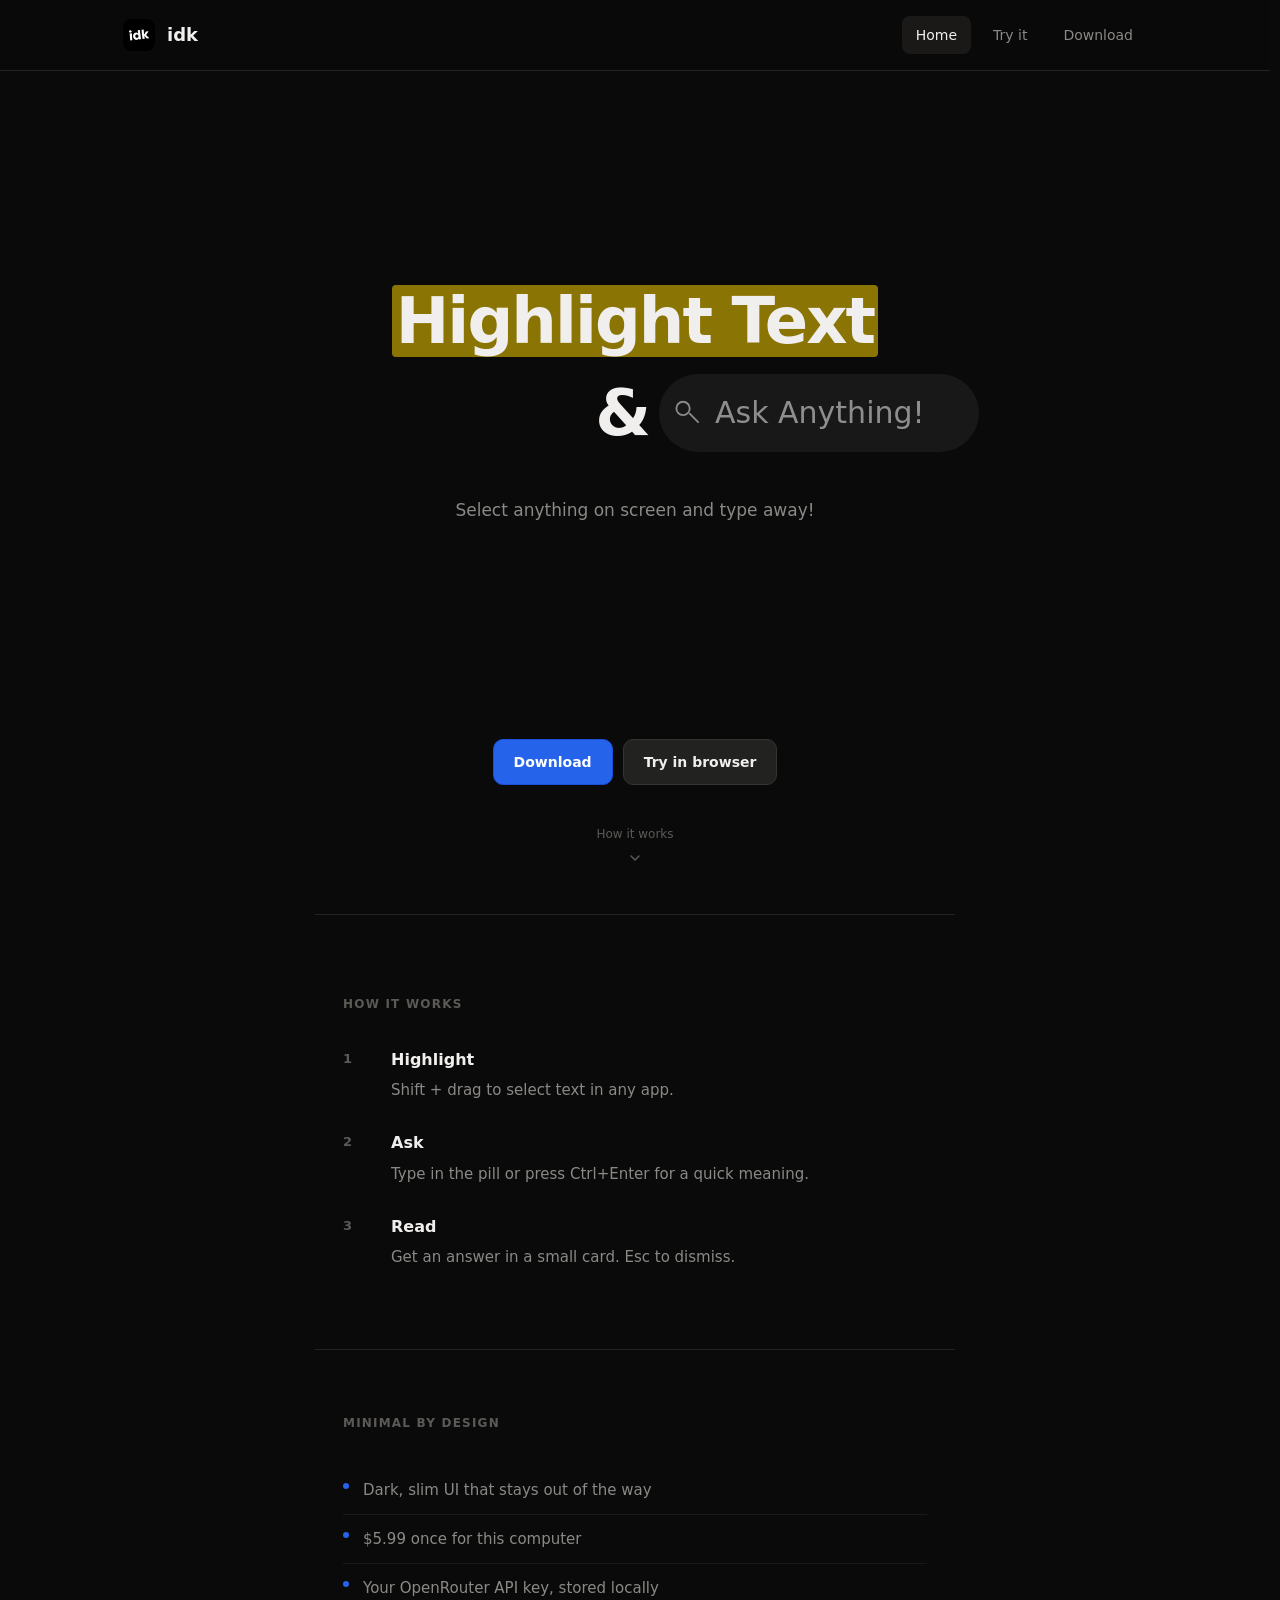
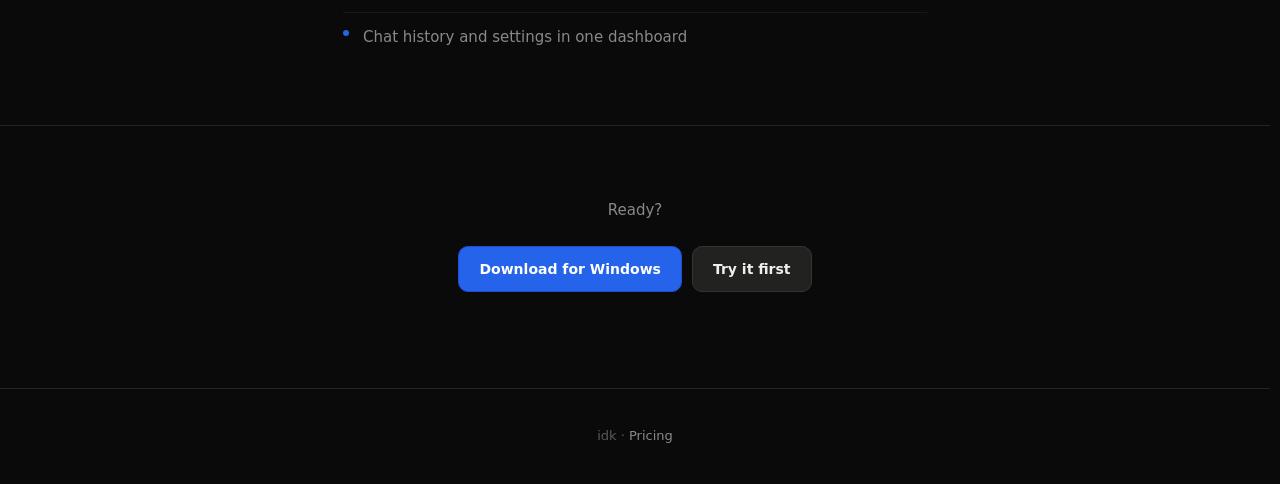
==== website/index.html @ 734bfb92 "Ship idk 0.1.0 with a one-time license for this computer. The Windows installer is the download, and" ====
<!DOCTYPE html>
<html lang="en">
<head>
  <meta charset="UTF-8" />
  <meta name="viewport" content="width=device-width, initial-scale=1.0" />
  <title>idk — Highlight Text & Ask</title>
  <meta name="description" content="Highlight text anywhere on Windows, ask a question, and get an answer in place. Minimal selection assistant." />
  <link rel="stylesheet" href="css/styles.css" />
</head>
<body class="page-landing">
  <header class="site-header">
    <div class="site-header__inner">
      <a class="brand" href="index.html">
        <img src="assets/idk.png" width="28" height="28" alt="" />
        idk
      </a>
      <nav class="nav" aria-label="Main">
        <a href="index.html" class="is-active">Home</a>
        <a href="search.html">Try it</a>
        <a href="download.html">Download</a>
      </nav>
    </div>
  </header>

  <main class="landing">
    <section id="top" class="landing-hero">
      <div class="landing-hero__core">
      <h1 class="landing-hero__title">
        <span class="landing-hero__title-line">
          <span class="highlight-text-anim"><span class="highlight-text-anim__word">Highlight Text</span></span>
        </span>
        <span class="hero-ask-row title-line-offset">
          <span class="hero-ask-amp" aria-hidden="true">&amp;</span>
          <span class="hero-ask-pill-wrap">
          <span class="hero-ask-pill" role="img" aria-label="Ask Anything!">
            <span class="hero-ask-pill__icon" aria-hidden="true">
              <svg width="28" height="28" viewBox="0 0 20 20" fill="none">
                <circle cx="5.75" cy="6.75" r="4.75" stroke="currentColor" stroke-width="1.35" fill="none" />
                <line x1="10.5" y1="10.5" x2="16.5" y2="16.5" stroke="currentColor" stroke-width="1.35" stroke-linecap="round" />
              </svg>
            </span>
            <span class="hero-ask-pill__text">Ask Anything!</span>
          </span>
          </span>
        </span>
      </h1>
      <p class="landing-hero__lead">
        Select anything on screen and type away!
      </p>
      </div>
      <div class="landing-hero__foot">
      <div class="landing-hero__actions">
        <a class="btn btn--primary" href="download.html">Download</a>
        <a class="btn btn--ghost" href="search.html">Try in browser</a>
      </div>
      <a class="landing-scroll" href="#how" aria-label="Scroll to how it works">
        <span>How it works</span>
        <svg width="16" height="16" viewBox="0 0 16 16" fill="none" aria-hidden="true">
          <path d="M4 6l4 4 4-4" stroke="currentColor" stroke-width="1.5" stroke-linecap="round" stroke-linejoin="round"/>
        </svg>
      </a>
      </div>
    </section>

    <section id="how" class="landing-section">
      <p class="landing-section__label">How it works</p>
      <div class="landing-steps">
        <article class="landing-step">
          <span class="landing-step__n">1</span>
          <div>
            <h3>Highlight</h3>
            <p>Shift + drag to select text in any app.</p>
          </div>
        </article>
        <article class="landing-step">
          <span class="landing-step__n">2</span>
          <div>
            <h3>Ask</h3>
            <p>Type in the pill or press Ctrl+Enter for a quick meaning.</p>
          </div>
        </article>
        <article class="landing-step">
          <span class="landing-step__n">3</span>
          <div>
            <h3>Read</h3>
            <p>Get an answer in a small card. Esc to dismiss.</p>
          </div>
        </article>
      </div>
    </section>

    <section id="details" class="landing-section landing-section--tight">
      <p class="landing-section__label">Minimal by design</p>
      <ul class="landing-list">
        <li>Dark, slim UI that stays out of the way</li>
        <li>$5.99 once for this computer</li>
        <li>Your OpenRouter API key, stored locally</li>
        <li>Chat history and settings in one dashboard</li>
      </ul>
    </section>

    <section class="landing-end">
      <p class="landing-end__title">Ready?</p>
      <div class="landing-hero__actions">
        <a class="btn btn--primary" href="download.html">Download for Windows</a>
        <a class="btn btn--ghost" href="search.html">Try it first</a>
      </div>
    </section>
  </main>

  <footer class="site-footer site-footer--minimal">
    <p>idk · <a href="pricing.html">Pricing</a></p>
  </footer>
</body>
</html>
---- website/css/styles.css ----
:root {
  --bg: #0a0a0a;
  --bg-elevated: #111110;
  --card: #141413;
  --border: #242422;
  --ink: #f0efed;
  --muted: #8b8985;
  --subtle: #5c5a57;
  --accent: #2563eb;
  --accent-dark: #1d4ed8;
  --max: 1080px;
  --font: "Segoe UI Variable Text", "Segoe UI", system-ui, -apple-system, sans-serif;
  --display: var(--font);
  --scrollbar-thumb: #3d3d3a;
  --scrollbar-thumb-hover: #52524f;
  --scrollbar-track: transparent;
}

*,
*::before,
*::after {
  box-sizing: border-box;
}

html {
  scroll-behavior: smooth;
  scrollbar-gutter: stable;
  scrollbar-width: thin;
  scrollbar-color: var(--scrollbar-thumb) var(--scrollbar-track);
}

*::-webkit-scrollbar {
  width: 8px;
  height: 8px;
}

*::-webkit-scrollbar-track {
  background: var(--scrollbar-track);
}

*::-webkit-scrollbar-thumb {
  background-color: var(--scrollbar-thumb);
  border-radius: 100px;
  border: 2px solid transparent;
  background-clip: padding-box;
}

*::-webkit-scrollbar-thumb:hover {
  background-color: var(--scrollbar-thumb-hover);
}

*::-webkit-scrollbar-corner {
  background: transparent;
}

body {
  margin: 0;
  min-height: 100vh;
  font-family: var(--font);
  font-size: 16px;
  line-height: 1.6;
  color: var(--ink);
  background: var(--bg);
  -webkit-font-smoothing: antialiased;
}

a {
  color: inherit;
  text-decoration: none;
}

img {
  max-width: 100%;
  height: auto;
}

.site-header {
  position: sticky;
  top: 0;
  z-index: 50;
  border-bottom: 1px solid var(--border);
  background: rgba(10, 10, 10, 0.92);
  backdrop-filter: blur(12px);
}

.site-header__inner {
  max-width: var(--max);
  margin: 0 auto;
  padding: 16px 28px;
  display: flex;
  align-items: center;
  justify-content: space-between;
  gap: 24px;
}

.brand {
  display: flex;
  align-items: center;
  gap: 12px;
  font-weight: 600;
  font-size: 18px;
}

.brand img {
  width: 32px;
  height: 32px;
  border-radius: 8px;
}

.nav {
  display: flex;
  align-items: center;
  gap: 8px;
  flex-wrap: wrap;
}

.nav a {
  padding: 8px 14px;
  font-size: 14px;
  color: var(--muted);
  border-radius: 8px;
}

.nav a:hover,
.nav a.is-active {
  color: var(--ink);
  background: #1a1918;
}

.nav a.is-active {
  color: var(--ink);
}

.btn {
  display: inline-flex;
  align-items: center;
  justify-content: center;
  gap: 8px;
  padding: 11px 20px;
  font-size: 14px;
  font-weight: 600;
  border-radius: 10px;
  border: 1px solid transparent;
  cursor: pointer;
  font-family: inherit;
}

.btn--primary {
  background: var(--accent);
  border-color: var(--accent-dark);
  color: #fff;
}

.btn--ghost {
  background: #222220;
  border-color: #353431;
  color: var(--ink);
}

.btn--large {
  padding: 14px 28px;
  font-size: 15px;
}

main {
  max-width: var(--max);
  margin: 0 auto;
  padding: 56px 28px 80px;
}

.hero {
  text-align: center;
  padding: 32px 0 56px;
}

.hero__eyebrow {
  font-size: 13px;
  font-weight: 600;
  letter-spacing: 0.06em;
  text-transform: uppercase;
  color: var(--subtle);
  margin: 0 0 16px;
}

.hero h1 {
  font-family: var(--display);
  font-size: clamp(2.2rem, 5vw, 3.4rem);
  font-weight: 400;
  line-height: 1.15;
  margin: 0 0 20px;
  letter-spacing: -0.02em;
}

.hero p {
  max-width: 560px;
  margin: 0 auto 32px;
  color: var(--muted);
  font-size: 17px;
  line-height: 1.7;
}

.hero__actions {
  display: flex;
  flex-wrap: wrap;
  gap: 12px;
  justify-content: center;
}

.section {
  margin-bottom: 64px;
}

.section h2 {
  font-family: var(--display);
  font-size: 1.75rem;
  font-weight: 400;
  margin: 0 0 12px;
}

.section > p.lead {
  color: var(--muted);
  max-width: 640px;
  margin: 0 0 28px;
}

.grid-3 {
  display: grid;
  grid-template-columns: repeat(auto-fit, minmax(240px, 1fr));
  gap: 16px;
}

.card {
  background: var(--card);
  border: 1px solid var(--border);
  border-radius: 12px;
  padding: 24px;
}

.card h3 {
  margin: 0 0 8px;
  font-size: 15px;
  font-weight: 600;
}

.card p {
  margin: 0;
  font-size: 14px;
  color: var(--muted);
  line-height: 1.6;
}

.steps {
  display: grid;
  gap: 12px;
}

.step {
  display: grid;
  grid-template-columns: 40px 1fr;
  gap: 16px;
  align-items: start;
  padding: 20px;
  background: var(--card);
  border: 1px solid var(--border);
  border-radius: 12px;
}

.step__num {
  width: 40px;
  height: 40px;
  display: flex;
  align-items: center;
  justify-content: center;
  border-radius: 10px;
  background: #1a1918;
  color: var(--muted);
  font-size: 14px;
  font-weight: 600;
}

.step h3 {
  margin: 0 0 4px;
  font-size: 15px;
}

.step p {
  margin: 0;
  font-size: 14px;
  color: var(--muted);
}

.pricing-grid {
  display: grid;
  grid-template-columns: repeat(auto-fit, minmax(280px, 1fr));
  gap: 20px;
  align-items: stretch;
}

.price-card {
  display: flex;
  flex-direction: column;
  padding: 28px;
  background: var(--card);
  border: 1px solid var(--border);
  border-radius: 14px;
}

.price-card--featured {
  border-color: #3b4f7a;
  background: linear-gradient(180deg, #161820 0%, var(--card) 100%);
}

.price-card h3 {
  margin: 0 0 8px;
  font-size: 16px;
}

.price-card .price {
  font-size: 2rem;
  font-weight: 600;
  margin: 0 0 4px;
}

.price-card .price span {
  font-size: 14px;
  font-weight: 400;
  color: var(--muted);
}

.price-card ul {
  margin: 20px 0 24px;
  padding: 0;
  list-style: none;
  flex: 1;
}

.price-card li {
  font-size: 14px;
  color: var(--muted);
  padding: 8px 0;
  border-bottom: 1px solid #1f1f1d;
}

.price-card li:last-child {
  border-bottom: none;
}

.download-panel {
  text-align: center;
  padding: 48px 32px;
  background: var(--card);
  border: 1px solid var(--border);
  border-radius: 16px;
}

.download-panel h2 {
  margin-bottom: 12px;
}

.download-panel p {
  color: var(--muted);
  max-width: 480px;
  margin: 0 auto 28px;
}

.download-meta {
  margin-top: 24px;
  font-size: 13px;
  color: var(--subtle);
}

.site-footer {
  border-top: 1px solid var(--border);
  padding: 28px;
  text-align: center;
  font-size: 13px;
  color: var(--subtle);
}

/* Demo page */
.demo-layout {
  display: grid;
  gap: 20px;
}

.demo-toolbar {
  display: flex;
  flex-wrap: wrap;
  gap: 8px;
  align-items: center;
}

.demo-tabs {
  display: flex;
  gap: 6px;
  flex-wrap: wrap;
}

.demo-tab {
  padding: 8px 14px;
  font-size: 13px;
  font-family: inherit;
  color: var(--muted);
  background: transparent;
  border: 1px solid var(--border);
  border-radius: 8px;
  cursor: pointer;
}

.demo-tab.is-active {
  color: var(--ink);
  background: #1e1e1c;
  border-color: #353431;
}

.demo-stage {
  position: relative;
  min-height: 420px;
  background: transparent;
  border: none;
  border-radius: 0;
  overflow: visible;
}

.demo-doc {
  padding: 28px 32px 80px;
  max-width: 720px;
  margin: 0 auto;
  font-size: 14px;
  line-height: 1.7;
  color: #d4d2ce;
}

.demo-doc h4 {
  margin: 0 0 12px;
  font-size: 13px;
  color: var(--subtle);
  font-weight: 600;
  text-transform: uppercase;
  letter-spacing: 0.04em;
}

.demo-doc p {
  margin: 0 0 14px;
}

/* Demo app windows (Email, Article, Chat) */
.demo-doc--window {
  padding: 0;
}

.demo-email,
.demo-article,
.demo-chat {
  max-width: 720px;
  margin: 0 auto;
}

.demo-email__window,
.demo-article__window,
.demo-chat__window {
  background: #fff;
  border-radius: 10px;
  box-shadow:
    0 1px 2px rgba(60, 64, 67, 0.3),
    0 2px 6px 2px rgba(60, 64, 67, 0.15);
  overflow: hidden;
}

.demo-email__titlebar,
.demo-article__titlebar,
.demo-chat__titlebar {
  display: flex;
  align-items: center;
  gap: 10px;
  min-height: 44px;
  padding: 0 14px;
  background: linear-gradient(180deg, #2b6fd6 0%, #1a56c9 100%);
  color: #fff;
  font-size: 14px;
  font-weight: 500;
}

.demo-email__title-icon,
.demo-article__title-icon,
.demo-chat__title-icon {
  flex-shrink: 0;
  opacity: 0.95;
}

.demo-email__title,
.demo-article__title,
.demo-chat__title {
  flex: 1;
  min-width: 0;
  overflow: hidden;
  text-overflow: ellipsis;
  white-space: nowrap;
}

.demo-email__winbtns,
.demo-article__winbtns,
.demo-chat__winbtns {
  display: flex;
  align-items: center;
  gap: 14px;
  flex-shrink: 0;
  opacity: 0.9;
}

.demo-email__winbtns span,
.demo-article__winbtns span,
.demo-chat__winbtns span {
  display: block;
  width: 12px;
  height: 12px;
  background: currentColor;
  mask-size: contain;
  mask-repeat: no-repeat;
  mask-position: center;
  -webkit-mask-size: contain;
  -webkit-mask-repeat: no-repeat;
  -webkit-mask-position: center;
}

.demo-email__winbtns span:nth-child(1),
.demo-article__winbtns span:nth-child(1),
.demo-chat__winbtns span:nth-child(1) {
  width: 10px;
  height: 2px;
  border-radius: 1px;
  mask: none;
  -webkit-mask: none;
}

.demo-email__winbtns span:nth-child(2),
.demo-article__winbtns span:nth-child(2),
.demo-chat__winbtns span:nth-child(2) {
  mask-image: url("data:image/svg+xml,%3Csvg xmlns='http://www.w3.org/2000/svg' viewBox='0 0 12 12'%3E%3Cpath fill='%23fff' d='M2 8V4h8v1H3v3zm8-4 2 2-2 2z'/%3E%3C/svg%3E");
  -webkit-mask-image: url("data:image/svg+xml,%3Csvg xmlns='http://www.w3.org/2000/svg' viewBox='0 0 12 12'%3E%3Cpath fill='%23fff' d='M2 8V4h8v1H3v3zm8-4 2 2-2 2z'/%3E%3C/svg%3E");
}

.demo-email__winbtns span:nth-child(3),
.demo-article__winbtns span:nth-child(3),
.demo-chat__winbtns span:nth-child(3) {
  mask-image: url("data:image/svg+xml,%3Csvg xmlns='http://www.w3.org/2000/svg' viewBox='0 0 12 12'%3E%3Cpath fill='%23fff' d='M2.5 2.5 9.5 9.5M9.5 2.5 2.5 9.5' stroke='%23fff' stroke-width='1.5'/%3E%3C/svg%3E");
  -webkit-mask-image: url("data:image/svg+xml,%3Csvg xmlns='http://www.w3.org/2000/svg' viewBox='0 0 12 12'%3E%3Cpath fill='%23fff' d='M2.5 2.5 9.5 9.5M9.5 2.5 2.5 9.5' stroke='%23fff' stroke-width='1.5'/%3E%3C/svg%3E");
}

.demo-email__fields {
  border-bottom: 1px solid #e5e7eb;
}

.demo-email__field {
  display: flex;
  align-items: baseline;
  gap: 12px;
  padding: 10px 16px;
  border-bottom: 1px solid #f0f1f3;
  font-size: 13px;
}

.demo-email__field:last-child {
  border-bottom: none;
}

.demo-email__label {
  flex: 0 0 52px;
  color: #6b7280;
  font-weight: 500;
}

.demo-email__value {
  flex: 1;
  min-width: 0;
  color: #111827;
  word-break: break-word;
}

.demo-email__field--subject .demo-email__value {
  font-weight: 600;
}

.demo-email__read-meta {
  padding: 8px 16px 0;
  text-align: right;
  font-size: 12px;
  color: #6b7280;
}

.demo-email__message {
  padding: 12px 16px 24px;
  color: #1f2937;
  font-size: 14px;
  line-height: 1.65;
  min-height: 200px;
}

.demo-email__message p {
  margin: 0 0 14px;
}

.demo-email__message p:last-child {
  margin-bottom: 0;
}

.demo-email__actions {
  display: flex;
  align-items: center;
  gap: 12px;
  padding: 12px 16px 14px;
  border-top: 1px solid #e5e7eb;
  background: #fafafa;
}

.demo-email__reply {
  padding: 8px 22px;
  border: none;
  border-radius: 20px;
  background: linear-gradient(180deg, #2b6fd6 0%, #1a56c9 100%);
  color: #fff;
  font-size: 13px;
  font-weight: 600;
  cursor: default;
  pointer-events: none;
}

.demo-email__action-icons {
  display: flex;
  align-items: center;
  gap: 16px;
  margin-left: 4px;
}

.demo-email__action-icons span {
  width: 18px;
  height: 18px;
  background: #9ca3af;
  mask-size: contain;
  mask-repeat: no-repeat;
  mask-position: center;
  -webkit-mask-size: contain;
  -webkit-mask-repeat: no-repeat;
  -webkit-mask-position: center;
}

.demo-email__action-icons span:nth-child(1) {
  mask-image: url("data:image/svg+xml,%3Csvg xmlns='http://www.w3.org/2000/svg' viewBox='0 0 24 24' fill='none'%3E%3Cpath stroke='%239ca3af' stroke-width='2' d='M3 10h11M3 6h11M3 14h7'/%3E%3Cpath stroke='%239ca3af' stroke-width='2' d='m14 8 7 4-7 4z'/%3E%3C/svg%3E");
  -webkit-mask-image: url("data:image/svg+xml,%3Csvg xmlns='http://www.w3.org/2000/svg' viewBox='0 0 24 24' fill='none'%3E%3Cpath stroke='%239ca3af' stroke-width='2' d='M3 10h11M3 6h11M3 14h7'/%3E%3Cpath stroke='%239ca3af' stroke-width='2' d='m14 8 7 4-7 4z'/%3E%3C/svg%3E");
}

.demo-email__action-icons span:nth-child(2) {
  mask-image: url("data:image/svg+xml,%3Csvg xmlns='http://www.w3.org/2000/svg' viewBox='0 0 24 24' fill='none'%3E%3Cpath stroke='%239ca3af' stroke-width='2' d='M14 4h6v6M10 14 20 4M5 8v12h12'/%3E%3C/svg%3E");
  -webkit-mask-image: url("data:image/svg+xml,%3Csvg xmlns='http://www.w3.org/2000/svg' viewBox='0 0 24 24' fill='none'%3E%3Cpath stroke='%239ca3af' stroke-width='2' d='M14 4h6v6M10 14 20 4M5 8v12h12'/%3E%3C/svg%3E");
}

.demo-email__action-icons span:nth-child(3) {
  mask-image: url("data:image/svg+xml,%3Csvg xmlns='http://www.w3.org/2000/svg' viewBox='0 0 24 24' fill='none'%3E%3Cpath stroke='%239ca3af' stroke-width='2' d='M4 7h16M9 7V5h6v2M10 11v6M14 11v6M6 7l1 12h10l1-12'/%3E%3C/svg%3E");
  -webkit-mask-image: url("data:image/svg+xml,%3Csvg xmlns='http://www.w3.org/2000/svg' viewBox='0 0 24 24' fill='none'%3E%3Cpath stroke='%239ca3af' stroke-width='2' d='M4 7h16M9 7V5h6v2M10 11v6M14 11v6M6 7l1 12h10l1-12'/%3E%3C/svg%3E");
}

/* Article window */
.demo-article__meta {
  display: flex;
  flex-wrap: wrap;
  align-items: center;
  gap: 6px;
  padding: 10px 16px;
  border-bottom: 1px solid #e5e7eb;
  font-size: 12px;
  color: #6b7280;
}

.demo-article__site {
  color: #1a56c9;
  font-weight: 600;
}

.demo-article__sep {
  color: #d1d5db;
}

.demo-article__body {
  padding: 20px 16px 24px;
  color: #1f2937;
  font-size: 14px;
  line-height: 1.65;
  min-height: 180px;
}

.demo-article__body p {
  margin: 0;
}

.demo-article__actions {
  display: flex;
  align-items: center;
  gap: 12px;
  padding: 12px 16px 14px;
  border-top: 1px solid #e5e7eb;
  background: #fafafa;
}

.demo-article__primary {
  padding: 8px 22px;
  border: none;
  border-radius: 20px;
  background: linear-gradient(180deg, #2b6fd6 0%, #1a56c9 100%);
  color: #fff;
  font-size: 13px;
  font-weight: 600;
  cursor: default;
  pointer-events: none;
}

.demo-article__action-icons {
  display: flex;
  align-items: center;
  gap: 16px;
  margin-left: 4px;
}

.demo-article__action-icons span {
  width: 18px;
  height: 18px;
  background: #9ca3af;
  mask-size: contain;
  mask-repeat: no-repeat;
  mask-position: center;
  -webkit-mask-size: contain;
  -webkit-mask-repeat: no-repeat;
  -webkit-mask-position: center;
}

.demo-article__action-icons span:nth-child(1) {
  mask-image: url("data:image/svg+xml,%3Csvg xmlns='http://www.w3.org/2000/svg' viewBox='0 0 24 24' fill='none'%3E%3Cpath stroke='%239ca3af' stroke-width='2' d='M5 5h14v14H5z'/%3E%3Cpath stroke='%239ca3af' stroke-width='2' d='M8 5V3h8v2'/%3E%3C/svg%3E");
  -webkit-mask-image: url("data:image/svg+xml,%3Csvg xmlns='http://www.w3.org/2000/svg' viewBox='0 0 24 24' fill='none'%3E%3Cpath stroke='%239ca3af' stroke-width='2' d='M5 5h14v14H5z'/%3E%3Cpath stroke='%239ca3af' stroke-width='2' d='M8 5V3h8v2'/%3E%3C/svg%3E");
}

.demo-article__action-icons span:nth-child(2) {
  mask-image: url("data:image/svg+xml,%3Csvg xmlns='http://www.w3.org/2000/svg' viewBox='0 0 24 24' fill='none'%3E%3Cpath stroke='%239ca3af' stroke-width='2' d='M6 9V4h12v5M6 15h12v5H6z'/%3E%3C/svg%3E");
  -webkit-mask-image: url("data:image/svg+xml,%3Csvg xmlns='http://www.w3.org/2000/svg' viewBox='0 0 24 24' fill='none'%3E%3Cpath stroke='%239ca3af' stroke-width='2' d='M6 9V4h12v5M6 15h12v5H6z'/%3E%3C/svg%3E");
}

/* Chat window */
.demo-chat__thread {
  display: flex;
  flex-direction: column;
  gap: 14px;
  padding: 18px 16px 20px;
  min-height: 220px;
  background: #f3f4f6;
}

.demo-chat__bubble {
  max-width: 85%;
  padding: 10px 14px;
  border-radius: 14px;
  font-size: 14px;
  line-height: 1.5;
  color: #1f2937;
}

.demo-chat__bubble p {
  margin: 4px 0 0;
}

.demo-chat__bubble--them {
  align-self: flex-start;
  background: #fff;
  border: 1px solid #e5e7eb;
  border-bottom-left-radius: 4px;
}

.demo-chat__bubble--me {
  align-self: flex-end;
  background: #e8f0fe;
  border: 1px solid #c7d9fc;
  border-bottom-right-radius: 4px;
}

.demo-chat__sender {
  display: block;
  font-size: 11px;
  font-weight: 600;
  color: #6b7280;
  text-transform: uppercase;
  letter-spacing: 0.03em;
}

.demo-chat__bubble--me .demo-chat__sender {
  color: #1a56c9;
}

.demo-chat__composer {
  display: flex;
  align-items: center;
  gap: 10px;
  padding: 12px 14px 14px;
  border-top: 1px solid #e5e7eb;
  background: #fafafa;
}

.demo-chat__input {
  flex: 1;
  padding: 10px 14px;
  border: 1px solid #e5e7eb;
  border-radius: 20px;
  background: #fff;
  font-size: 13px;
  color: #9ca3af;
}

.demo-chat__send {
  padding: 8px 18px;
  border: none;
  border-radius: 20px;
  background: linear-gradient(180deg, #2b6fd6 0%, #1a56c9 100%);
  color: #fff;
  font-size: 13px;
  font-weight: 600;
  cursor: default;
  pointer-events: none;
  flex-shrink: 0;
}

.demo-email .demo-selectable,
.demo-article .demo-selectable,
.demo-chat .demo-selectable {
  background: rgba(26, 115, 232, 0.14);
  color: inherit;
}

.demo-email .demo-selectable.is-selected,
.demo-article .demo-selectable.is-selected,
.demo-chat .demo-selectable.is-selected {
  background: rgba(26, 115, 232, 0.28);
  outline: 1px solid rgba(26, 115, 232, 0.45);
}

.demo-selectable {
  background: rgba(37, 99, 235, 0.22);
  border-radius: 3px;
  cursor: text;
  padding: 0 2px;
}

.demo-selectable.is-selected {
  background: rgba(37, 99, 235, 0.45);
  outline: 1px solid rgba(37, 99, 235, 0.6);
}

/* Matches OverlayWindow pill: 128×31, #181818, 15.5px radius */
.demo-pill {
  position: absolute;
  display: none;
  align-items: center;
  gap: 5px;
  width: 128px;
  height: 31px;
  padding: 0 6px;
  box-sizing: border-box;
  background: #181818;
  border: none;
  border-radius: 15.5px;
  box-shadow: none;
  z-index: 10;
}

.demo-pill.is-visible {
  display: flex;
}

.demo-pill:hover,
.demo-pill:focus-within {
  background: #1c1c1c;
}

.demo-pill__icon {
  flex-shrink: 0;
  display: flex;
  align-items: center;
  justify-content: center;
  width: 12px;
  height: 12px;
  color: #8a8a8a;
}

.demo-pill:hover .demo-pill__icon,
.demo-pill:focus-within .demo-pill__icon {
  color: #a8a8a8;
}

.demo-pill input {
  flex: 1;
  min-width: 0;
  width: 0;
  border: none;
  background: transparent;
  color: #ececec;
  font-size: 12px;
  line-height: 31px;
  height: 31px;
  padding: 0;
  margin: 0;
  font-family: inherit;
  outline: none;
}

.demo-pill input::placeholder {
  color: #8e8e8e;
}

.demo-pill.demo-pill--mismatch {
  box-shadow: 0 0 0 1px rgba(248, 113, 113, 0.75);
  animation: demo-pill-shake 0.35s ease;
}

@keyframes demo-pill-shake {
  0%,
  100% {
    transform: translateX(0);
  }
  25% {
    transform: translateX(-3px);
  }
  75% {
    transform: translateX(3px);
  }
}

/* Answer card — matches OverlayWindow CardPanel (312×336, #181818) */
.demo-answer-card {
  display: none;
  position: fixed;
  left: 50%;
  top: 50%;
  z-index: 500;
  flex-direction: column;
  width: 312px;
  max-width: calc(100vw - 32px);
  height: 336px;
  max-height: min(336px, calc(100vh - 48px));
  margin: 0;
  transform: translate(-50%, -50%);
  background: #181818;
  border-radius: 10px;
  overflow: hidden;
  box-shadow: 0 12px 40px rgba(0, 0, 0, 0.45);
}

.demo-answer-card.is-visible {
  display: flex;
}

.demo-card-header {
  display: flex;
  align-items: center;
  justify-content: flex-end;
  gap: 8px;
  flex-shrink: 0;
  padding: 8px 10px;
  border-bottom: 1px solid #333333;
}

.demo-card-btn {
  padding: 6px 10px;
  font-size: 11px;
  font-weight: 400;
  font-family: inherit;
  color: #e8e8e8;
  background: #252525;
  border: 1px solid #3d3d3d;
  border-radius: 6px;
  cursor: pointer;
}

.demo-card-btn:hover {
  background: #2e2e2e;
  border-color: #4a4a4a;
}

.demo-card-close {
  display: flex;
  align-items: center;
  justify-content: center;
  width: 32px;
  height: 28px;
  padding: 0;
  color: #b0b0b0;
  background: transparent;
  border: 1px solid transparent;
  border-radius: 6px;
  cursor: pointer;
}

.demo-card-close:hover {
  background: #2a2a2a;
  border-color: #3d3d3d;
}

.demo-card-messages {
  flex: 1;
  min-height: 0;
  overflow-y: auto;
  padding: 10px 12px 12px;
  scrollbar-width: thin;
  scrollbar-color: var(--scrollbar-thumb) var(--scrollbar-track);
}

.demo-chat-row {
  margin-bottom: 12px;
}

.demo-chat-row--user {
  display: flex;
  justify-content: flex-end;
  margin-left: 28px;
  margin-bottom: 10px;
}

.demo-chat-bubble--user {
  max-width: 220px;
  padding: 8px 11px;
  font-size: 13px;
  line-height: 20px;
  color: #fff;
  background: #2563eb;
  border-radius: 14px 14px 3px 14px;
}

.demo-chat-row--assistant {
  display: flex;
  align-items: flex-start;
  gap: 8px;
}

.demo-chat-avatar {
  flex-shrink: 0;
  width: 26px;
  height: 26px;
  margin-top: 2px;
  border: 1px solid #2e2e2c;
  border-radius: 50%;
  overflow: hidden;
}

.demo-chat-avatar img {
  width: 100%;
  height: 100%;
  object-fit: cover;
}

.demo-chat-assistant-col {
  min-width: 0;
  max-width: 248px;
}

.demo-chat-label {
  margin: 0 0 5px;
  font-size: 10px;
  font-weight: 600;
  color: #737373;
}

.demo-chat-bubble--assistant {
  padding: 10px 12px;
  font-size: 13px;
  line-height: 20px;
  color: #dcdcdc;
  background: #141413;
  border: 1px solid #2e2e2c;
  border-radius: 3px 14px 14px 14px;
}

.demo-chat-bubble--assistant p {
  margin: 0 0 8px;
}

.demo-chat-bubble--assistant p:last-child {
  margin-bottom: 0;
}

.demo-chat-dots {
  display: flex;
  align-items: center;
  gap: 5px;
  min-height: 16px;
  padding: 2px 0;
}

.demo-chat-dots span {
  width: 6px;
  height: 6px;
  border-radius: 50%;
  background: #8e8e8e;
  animation: demo-chat-dot 1s ease-in-out infinite;
}

.demo-chat-dots span:nth-child(2) {
  opacity: 0.35;
  animation-delay: 0.15s;
}

.demo-chat-dots span:nth-child(3) {
  opacity: 0.35;
  animation-delay: 0.3s;
}

@keyframes demo-chat-dot {
  0%,
  100% {
    opacity: 0.35;
  }
  50% {
    opacity: 1;
  }
}

.demo-card-followup {
  flex-shrink: 0;
  padding: 7px 10px 9px;
  background: #1a1a1a;
  border-top: 1px solid #333333;
}

.demo-card-followup input {
  width: 100%;
  min-height: 28px;
  padding: 0;
  font-size: 12px;
  font-family: inherit;
  color: #ececec;
  background: transparent;
  border: none;
  outline: none;
}

.demo-card-followup input::placeholder {
  color: #6e6e6e;
}

.demo-card-followup input:disabled {
  opacity: 0.85;
  cursor: not-allowed;
}

/* —— Landing (index) —— */
.page-landing main.landing {
  max-width: none;
  padding: 0;
  margin: 0;
}

.landing-hero {
  min-height: calc(100vh - 57px);
  display: flex;
  flex-direction: column;
  align-items: center;
  justify-content: space-between;
  text-align: center;
  padding: 0 28px 40px;
  max-width: 720px;
  margin: 0 auto;
}

.landing-hero__core {
  flex: 1;
  display: flex;
  flex-direction: column;
  align-items: center;
  justify-content: center;
  width: 100%;
  text-align: center;
}

.landing-hero__foot {
  display: flex;
  flex-direction: column;
  align-items: center;
  gap: 40px;
  width: 100%;
  flex-shrink: 0;
}

.landing-hero__tag {
  margin: 0 0 20px;
  font-size: 12px;
  font-weight: 600;
  letter-spacing: 0.12em;
  text-transform: uppercase;
  color: var(--subtle);
}

.landing-hero__title {
  margin: 0 0 20px;
  display: flex;
  flex-direction: column;
  align-items: center;
  gap: 18px;
  font-weight: 600;
}

.landing-hero__title-line {
  font-size: clamp(2.5rem, 7vw, 4rem);
  line-height: 1.08;
  letter-spacing: -0.03em;
}

.title-line-offset {
  display: inline-block;
  transform: translateX(3.25rem);
}

/* Hero ask pill — scaled-up OverlayWindow (128×31 → ~2.5×) */
.hero-ask-row.title-line-offset {
  transform: translateX(9.5rem);
}

.hero-ask-row {
  display: inline-flex;
  align-items: center;
  gap: 0.4em;
}

.hero-ask-amp {
  font-size: clamp(2.5rem, 7vw, 4rem);
  line-height: 1;
  font-weight: 600;
  letter-spacing: -0.03em;
  color: var(--ink);
  opacity: 0;
  animation: hero-ask-amp-enter 0.45s ease-out forwards;
  animation-delay: 1.1s;
}

@keyframes hero-ask-amp-enter {
  0% {
    opacity: 0;
  }
  100% {
    opacity: 1;
  }
}

.hero-ask-pill-wrap {
  line-height: 0;
  transform: scale(0.32);
  transform-origin: left center;
  opacity: 0;
  animation: hero-ask-pill-enter 0.75s cubic-bezier(0.34, 1.35, 0.64, 1) forwards;
  animation-delay: 1.75s;
}

@keyframes hero-ask-pill-enter {
  0% {
    transform: scale(0.32);
    opacity: 0;
  }
  70% {
    transform: scale(1.04);
    opacity: 1;
  }
  100% {
    transform: scale(1);
    opacity: 1;
  }
}

.hero-ask-pill {
  display: inline-flex;
  align-items: center;
  gap: 12px;
  width: 320px;
  height: 78px;
  padding: 0 16px;
  box-sizing: border-box;
  background: #181818;
  border-radius: 39px;
  font-size: 30px;
  font-weight: 400;
  letter-spacing: normal;
}

.hero-ask-pill__icon {
  flex-shrink: 0;
  display: flex;
  align-items: center;
  justify-content: center;
  width: 28px;
  height: 28px;
  color: #8a8a8a;
}

.hero-ask-pill__text {
  flex: 1;
  min-width: 0;
  color: #8e8e8e;
  text-align: left;
  white-space: nowrap;
}

/* Hero: animated text selection on "Highlight Text" */
.highlight-text-anim {
  position: relative;
  display: inline-block;
}

.highlight-text-anim__word {
  position: relative;
  z-index: 1;
}

.highlight-text-anim::after {
  content: "";
  position: absolute;
  left: -0.06em;
  right: -0.06em;
  top: -0.02em;
  bottom: -0.02em;
  background: rgba(255, 214, 0, 0.52);
  border-radius: 4px;
  transform: scaleX(0);
  transform-origin: left center;
  animation: hero-text-highlight 1.75s ease-in forwards;
  z-index: 0;
}

@keyframes hero-text-highlight {
  0% {
    transform: scaleX(0);
    opacity: 0;
  }
  12% {
    opacity: 1;
  }
  100% {
    transform: scaleX(1);
    opacity: 1;
  }
}

@media (prefers-reduced-motion: reduce) {
  .highlight-text-anim::after {
    animation: none;
    transform: scaleX(1);
    opacity: 1;
  }

  .hero-ask-amp {
    animation: none;
    opacity: 1;
    transform: none;
  }

  .hero-ask-pill-wrap {
    animation: none;
    transform: scale(1);
    opacity: 1;
  }
}

.landing-hero__lead {
  margin: 24px 0 0;
  max-width: 420px;
  font-size: 17px;
  line-height: 1.65;
  color: var(--muted);
}

.landing-hero__actions {
  display: flex;
  flex-wrap: wrap;
  gap: 10px;
  justify-content: center;
}

.landing-scroll {
  display: inline-flex;
  flex-direction: column;
  align-items: center;
  gap: 6px;
  padding-bottom: 8px;
  font-size: 12px;
  font-weight: 500;
  color: var(--subtle);
  transition: color 0.15s;
}

.landing-scroll:hover {
  color: var(--muted);
}

.landing-section {
  max-width: 640px;
  margin: 0 auto;
  padding: 80px 28px;
  border-top: 1px solid var(--border);
}

.landing-section--tight {
  padding-top: 64px;
  padding-bottom: 64px;
}

.landing-section__label {
  margin: 0 0 32px;
  font-size: 12px;
  font-weight: 600;
  letter-spacing: 0.1em;
  text-transform: uppercase;
  color: var(--subtle);
}

.landing-steps {
  display: grid;
  gap: 28px;
}

.landing-step {
  display: grid;
  grid-template-columns: 32px 1fr;
  gap: 16px;
  align-items: start;
}

.landing-step__n {
  font-size: 13px;
  font-weight: 600;
  color: var(--subtle);
  padding-top: 2px;
}

.landing-step h3 {
  margin: 0 0 6px;
  font-size: 16px;
  font-weight: 600;
}

.landing-step p {
  margin: 0;
  font-size: 15px;
  color: var(--muted);
  line-height: 1.6;
}

.landing-list {
  margin: 0;
  padding: 0;
  list-style: none;
}

.landing-list li {
  position: relative;
  padding: 12px 0 12px 20px;
  font-size: 15px;
  color: var(--muted);
  border-bottom: 1px solid #1a1918;
}

.landing-list li:last-child {
  border-bottom: none;
}

.landing-list li::before {
  content: "";
  position: absolute;
  left: 0;
  top: 1.15em;
  width: 6px;
  height: 6px;
  border-radius: 50%;
  background: var(--accent);
}

.landing-end {
  text-align: center;
  padding: 72px 28px 96px;
  border-top: 1px solid var(--border);
}

.landing-end__title {
  margin: 0 0 24px;
  font-size: 15px;
  color: var(--muted);
}

.site-footer--minimal {
  padding: 24px 28px;
}

.site-footer--minimal a {
  color: var(--muted);
}

.site-footer--minimal a:hover {
  color: var(--ink);
}

/* —— Search / try it page —— */
.page-search main.search-page {
  max-width: 800px;
  padding: 40px 28px 64px;
}

.search-page__head {
  text-align: center;
  margin-bottom: 32px;
}

.search-page__head h1 {
  margin: 0 0 10px;
  font-size: clamp(1.75rem, 4vw, 2.25rem);
  font-weight: 600;
  letter-spacing: -0.02em;
}

.search-page__head h1 .title-line-offset {
  transform: translateX(2rem);
}

.search-page__head p {
  margin: 0;
  font-size: 15px;
  color: var(--muted);
}

/* Guided tutorial overlay (Try it page) */
.demo-tutorial {
  position: fixed;
  inset: 0;
  z-index: 10000;
  background: rgba(0, 0, 0, 0.92);
  opacity: 0;
  transition: opacity 0.9s ease;
  pointer-events: auto;
}

.demo-tutorial.is-faded-in {
  opacity: 1;
}

.demo-tutorial.is-hidden {
  opacity: 0;
  visibility: hidden;
  pointer-events: none;
}

.demo-tutorial--pass-through {
  pointer-events: none;
}

.demo-tutorial__msg {
  position: fixed;
  left: 50%;
  top: 18%;
  transform: translateX(-50%);
  z-index: 10001;
  max-width: 560px;
  margin: 0;
  padding: 0 28px;
  font-size: clamp(1.05rem, 2.5vw, 1.35rem);
  line-height: 1.55;
  font-weight: 500;
  color: #ececec;
  text-align: center;
  pointer-events: none;
}

.demo-tutorial__msg strong {
  color: #fff;
  font-weight: 600;
}

.demo-tutorial__sub {
  display: block;
  margin-top: 10px;
  font-size: 0.85em;
  font-weight: 400;
  color: var(--muted);
}

body.tutorial-scroll-lock {
  position: fixed;
  left: 0;
  right: 0;
  width: 100%;
  overflow: hidden;
}

body.tutorial-overlay-on .site-header,
body.tutorial-overlay-on .search-page__head,
body.tutorial-overlay-on .demo-toolbar,
body.tutorial-overlay-on .site-footer,
body.tutorial-overlay-on .demo-answer-card {
  opacity: 0.12;
  pointer-events: none;
}

body.tutorial-overlay-on .demo-layout {
  position: relative;
  z-index: 1;
}

.demo-selectable.tutorial-spotlight-text {
  position: relative;
  z-index: 10003;
  background: rgba(255, 214, 0, 0.55);
  border-radius: 3px;
  box-shadow: 0 0 0 2px rgba(255, 214, 0, 0.35);
}

.demo-selectable.tutorial-pulse {
  animation: tutorial-pulse 1.4s ease-in-out infinite;
}

@keyframes tutorial-pulse {
  0%,
  100% {
    box-shadow: 0 0 0 2px rgba(255, 214, 0, 0.35);
  }
  50% {
    box-shadow: 0 0 0 6px rgba(255, 214, 0, 0.2);
  }
}

.demo-pill.tutorial-spotlight-pill {
  z-index: 10003;
}

.demo-answer-card.tutorial-spotlight-answer {
  z-index: 10003;
  opacity: 1 !important;
}

@media (max-width: 640px) {
  .site-header__inner {
    flex-direction: column;
    align-items: flex-start;
  }

  main {
    padding: 40px 20px 64px;
  }

  .landing-hero {
    min-height: calc(100vh - 80px);
    padding: 32px 20px 56px;
  }

  .landing-section {
    padding: 56px 20px;
  }
}
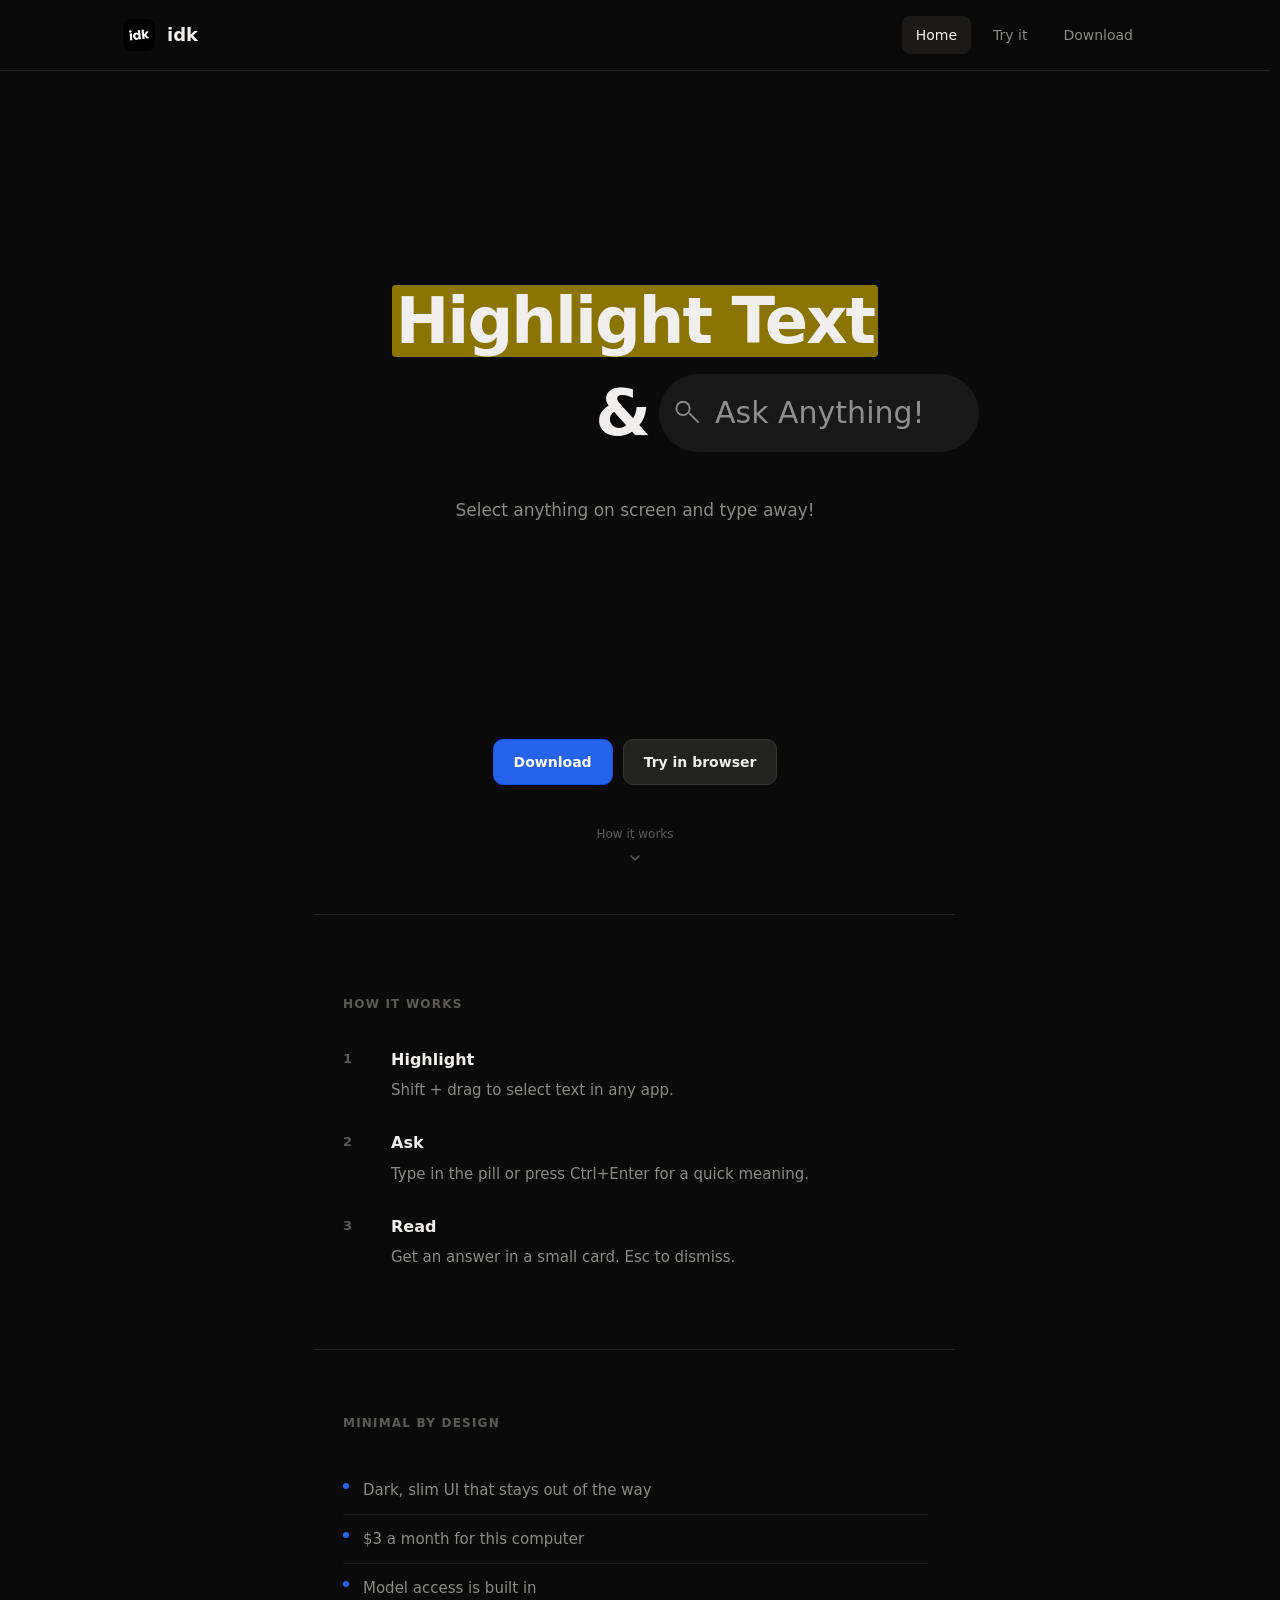
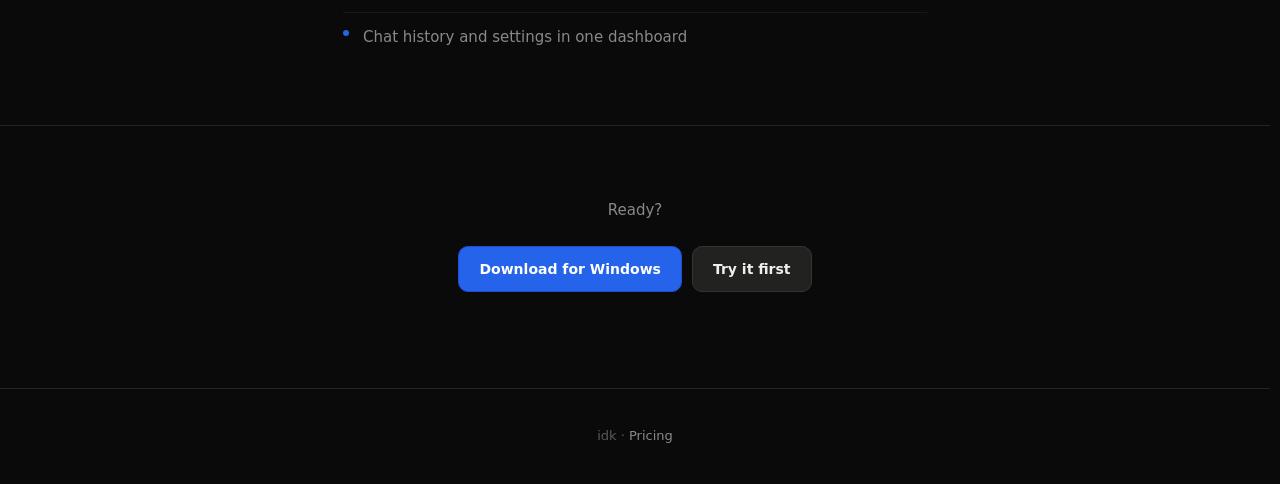
==== commit ed8517ac: "Ship idk 0.1.6 with five free asks and a monthly Pro plan. Promotional codes are entered on the Stri" ====
--- a/website/index.html
+++ b/website/index.html
@@ -93,8 +93,8 @@
       <p class="landing-section__label">Minimal by design</p>
       <ul class="landing-list">
         <li>Dark, slim UI that stays out of the way</li>
-        <li>$5.99 once for this computer</li>
-        <li>Your OpenRouter API key, stored locally</li>
+        <li>$3 a month for this computer</li>
+        <li>Model access is built in</li>
         <li>Chat history and settings in one dashboard</li>
       </ul>
     </section>
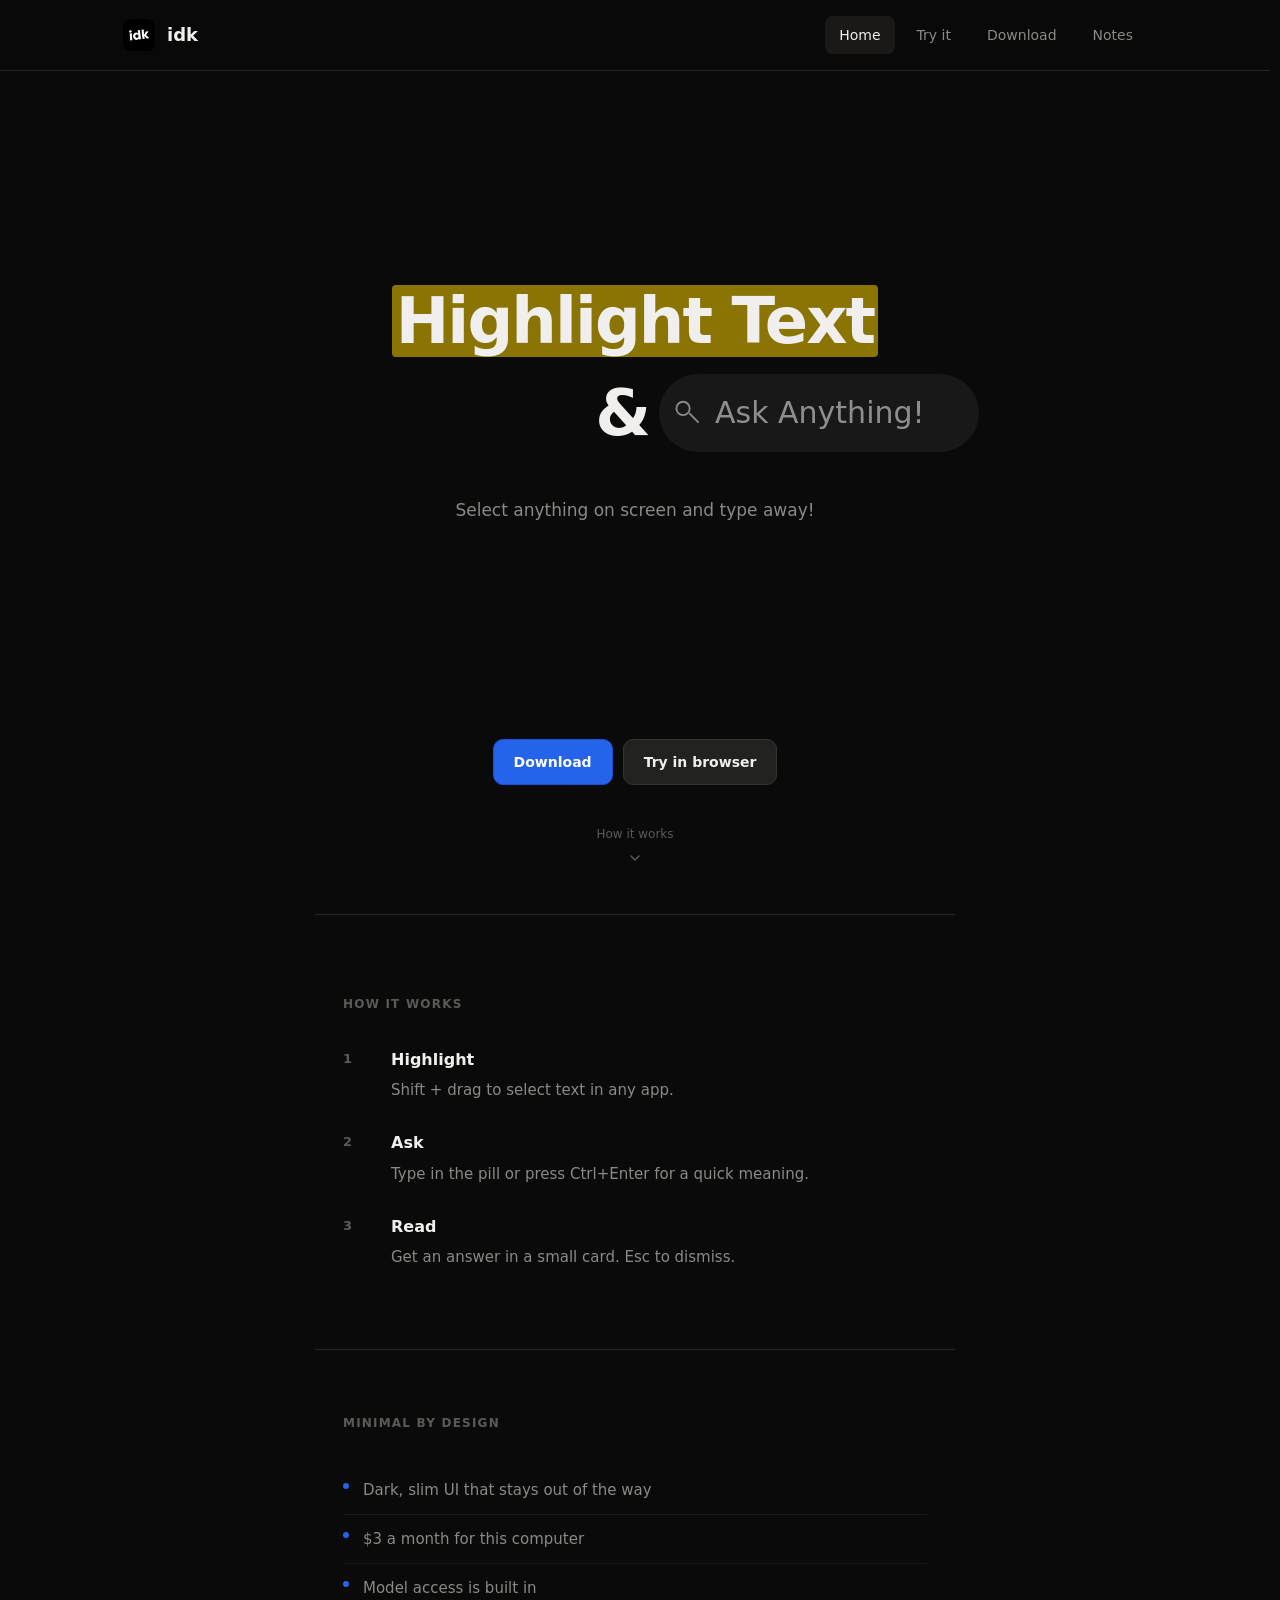
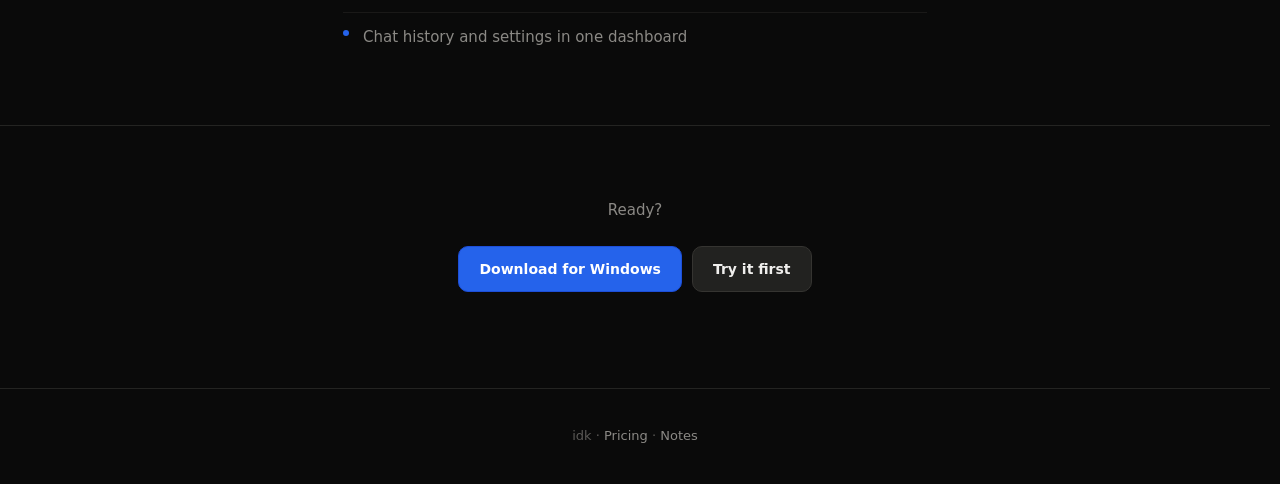
==== commit 3c5eaf3a: "Ship idk 0.1.11 with the dashboard, site notes, and answer card. The locked search bar keeps the car" ====
--- a/website/index.html
+++ b/website/index.html
@@ -18,6 +18,7 @@
         <a href="index.html" class="is-active">Home</a>
         <a href="search.html">Try it</a>
         <a href="download.html">Download</a>
+        <a href="releases.html">Notes</a>
       </nav>
     </div>
   </header>
@@ -109,7 +110,7 @@
   </main>
 
   <footer class="site-footer site-footer--minimal">
-    <p>idk · <a href="pricing.html">Pricing</a></p>
+    <p>idk · <a href="pricing.html">Pricing</a> · <a href="releases.html">Notes</a></p>
   </footer>
 </body>
 </html>
--- a/website/css/styles.css
+++ b/website/css/styles.css
@@ -1652,3 +1652,66 @@
     padding: 56px 20px;
   }
 }
+
+.release-log {
+  display: flex;
+  flex-direction: column;
+  gap: 16px;
+}
+
+.release {
+  background: var(--card);
+  border: 1px solid var(--border);
+  border-radius: 16px;
+  padding: 22px 24px 8px;
+}
+
+.release-meta {
+  display: flex;
+  align-items: center;
+  gap: 10px;
+  flex-wrap: wrap;
+  color: var(--subtle);
+  font-size: 13px;
+}
+
+.release-tag {
+  color: var(--ink);
+  font-weight: 600;
+}
+
+.release-latest {
+  color: var(--accent);
+  font-size: 12px;
+  font-weight: 600;
+  letter-spacing: 0.04em;
+  text-transform: uppercase;
+}
+
+.release h2 {
+  margin: 12px 0 4px;
+  font-size: 22px;
+}
+
+.release h3 {
+  margin: 18px 0 0;
+  font-size: 12px;
+  letter-spacing: 0.06em;
+  text-transform: uppercase;
+  color: var(--subtle);
+}
+
+.release h4 {
+  margin: 12px 0 0;
+  font-size: 15px;
+}
+
+.release ul {
+  margin: 6px 0 14px;
+  padding-left: 18px;
+}
+
+.release li {
+  color: var(--muted);
+  margin: 4px 0;
+}
